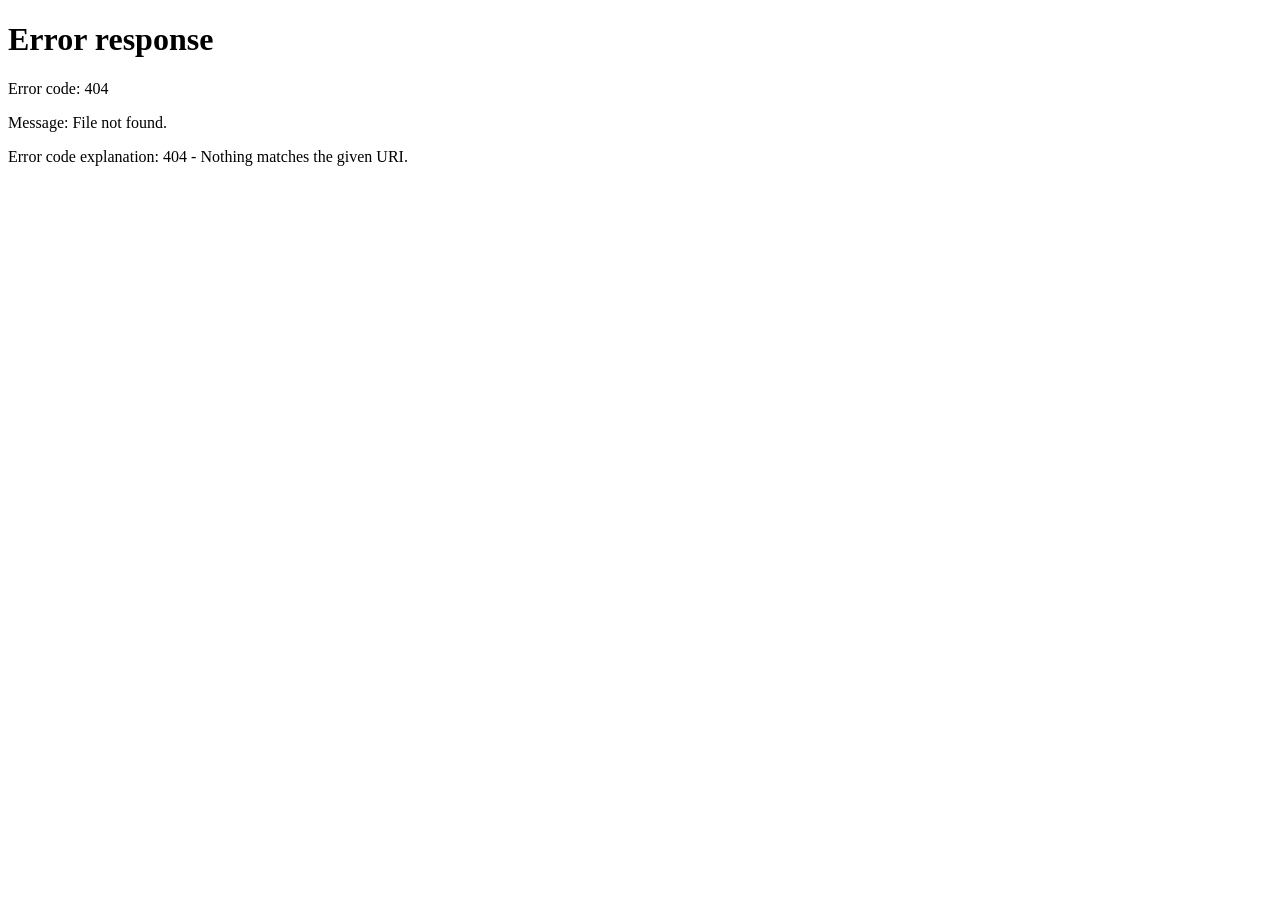
==== web/index.html @ b904835b "Update 23.25-7.12.25" ====
<!DOCTYPE html>
<html lang="pt-BR">
    <head>
        <meta charset="UTF-8">
        <meta name="viewport" content="width=device-width, initial-scale=1.0">
        <meta http-equiv="refresh" content="0; url=./pages/home.html">
        <title>ConsulTrack</title>
    </head>
    <body>
        <p>Se não redirecionar automaticamente, <a href="./pages/home.html">clique aqui</a>.</p>
    </body>
</html>
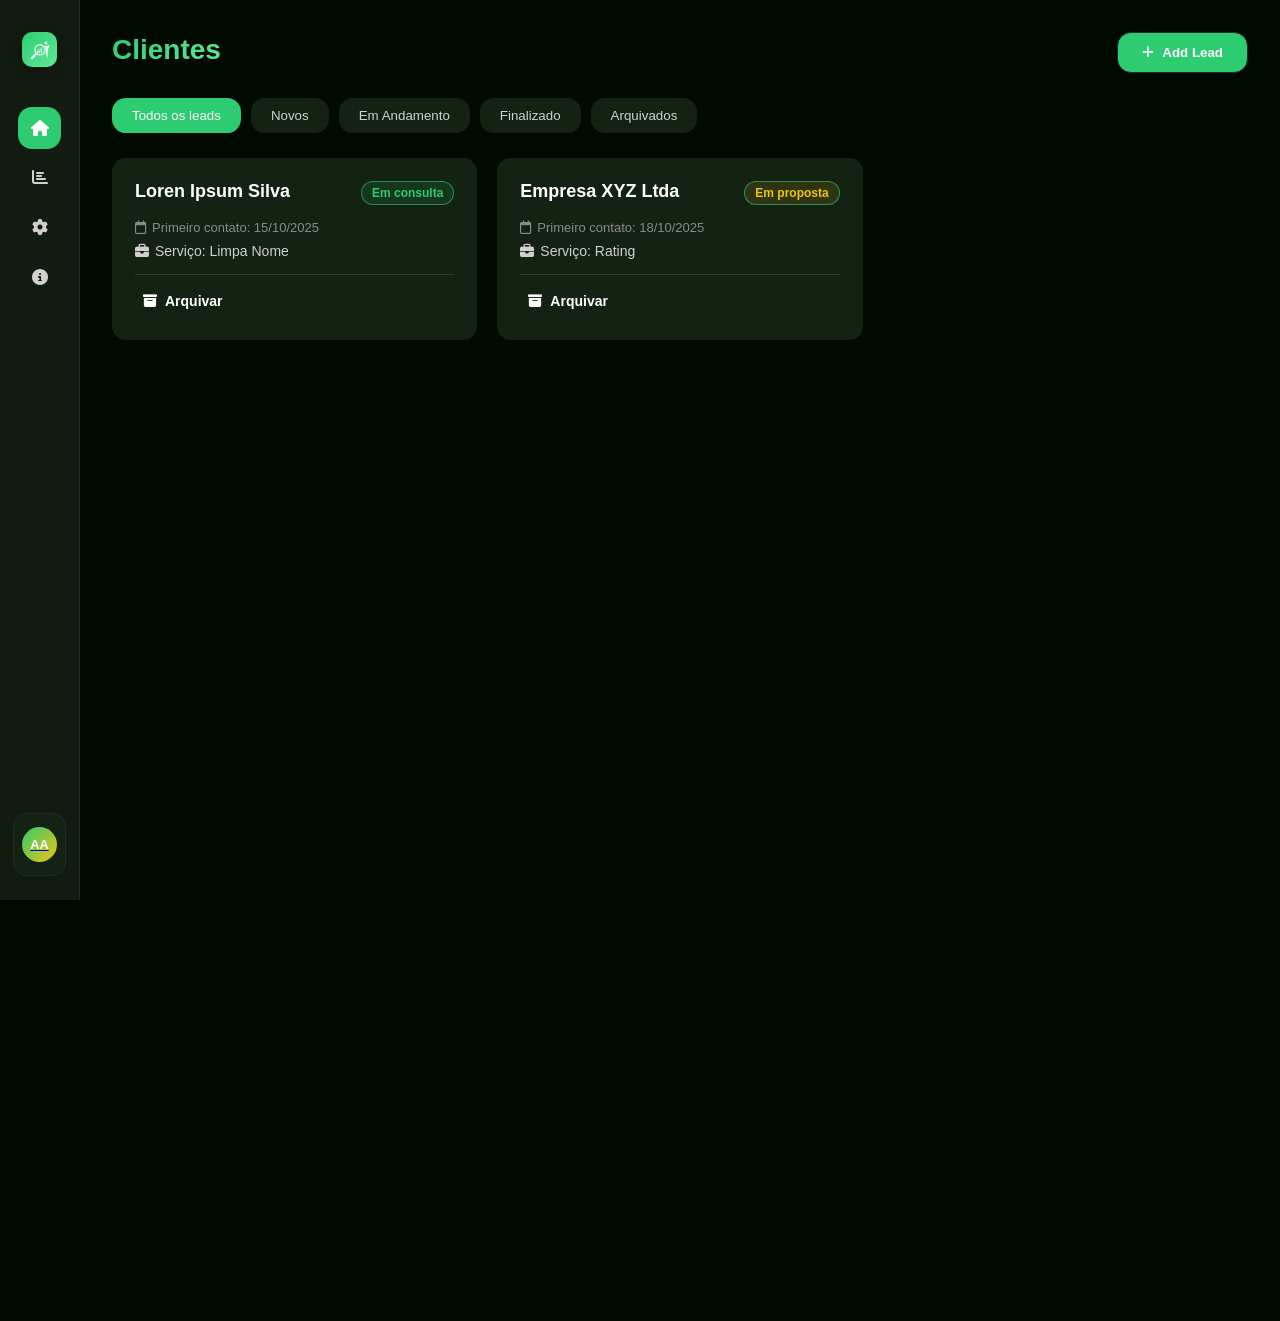
==== commit e40fbfc2: "Update 23.27-7.12.25" ====
--- a/web/index.html
+++ b/web/index.html
@@ -3,10 +3,10 @@
     <head>
         <meta charset="UTF-8">
         <meta name="viewport" content="width=device-width, initial-scale=1.0">
-        <meta http-equiv="refresh" content="0; url=./pages/home.html">
+        <meta http-equiv="refresh" content="0; url=./frontend/public/pages/home.html">
         <title>ConsulTrack</title>
     </head>
     <body>
-        <p>Se não redirecionar automaticamente, <a href="./pages/home.html">clique aqui</a>.</p>
+        <p>Se não redirecionar automaticamente, <a href="./frontend/public/pages/home.html">clique aqui</a>.</p>
     </body>
 </html>
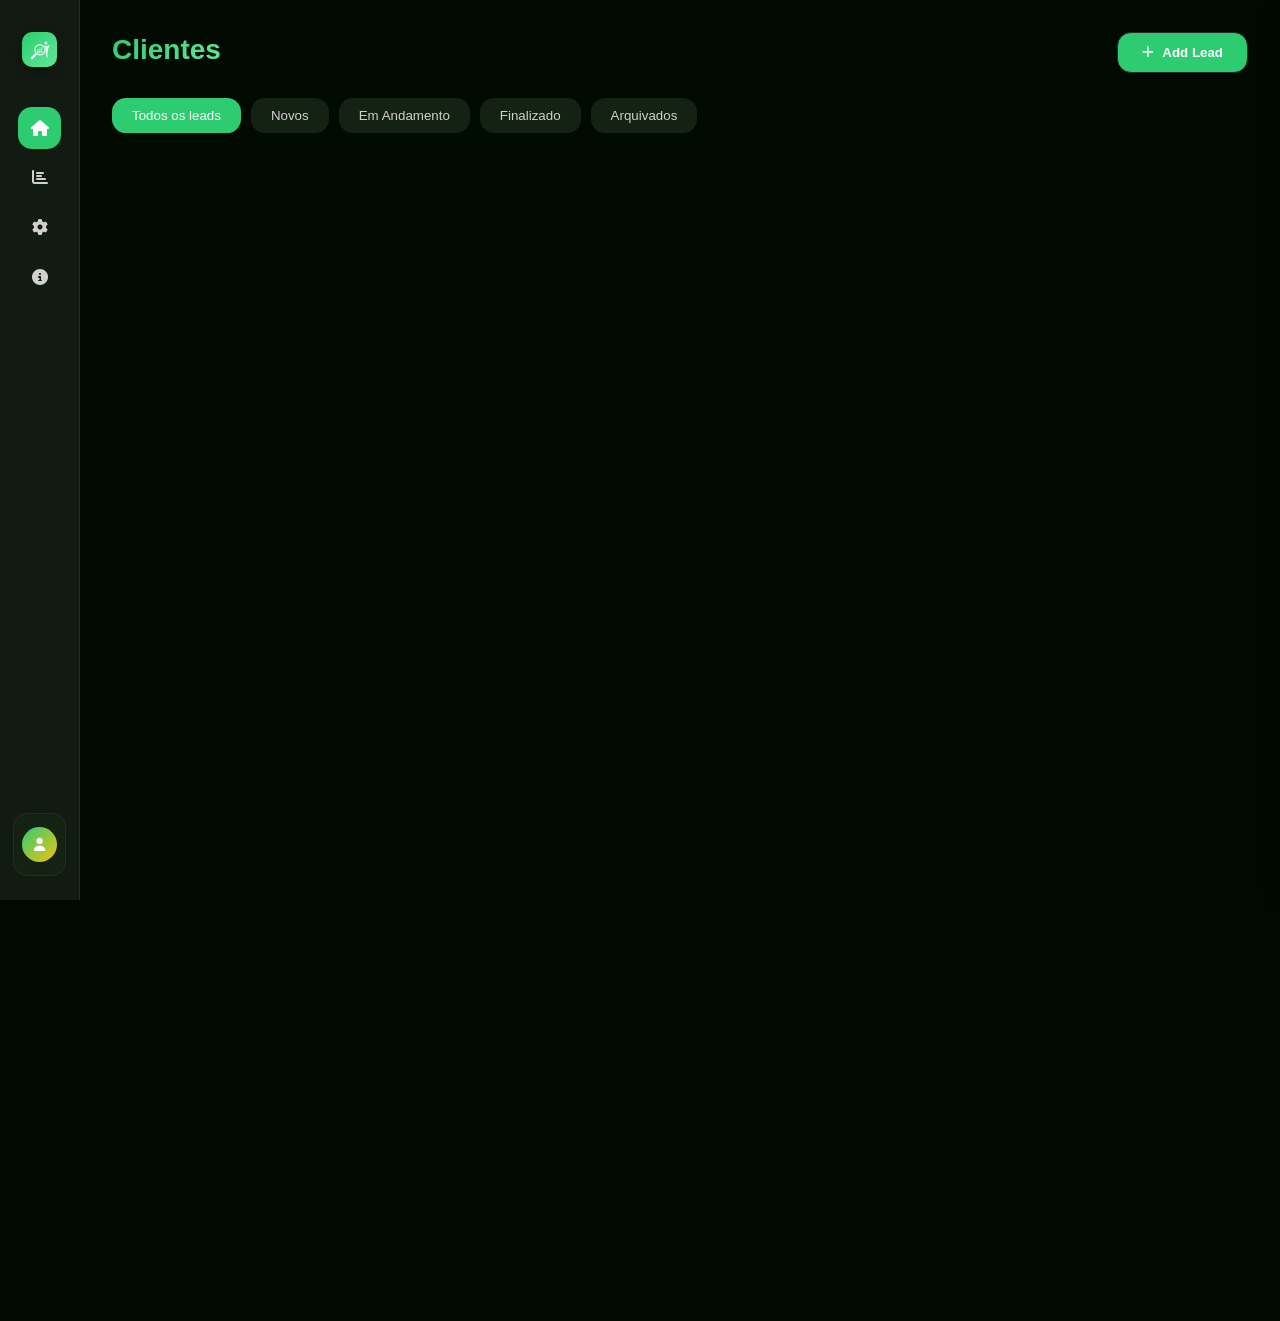
==== commit 39002d68: "Update 23.34-7.12.25" ====
--- a/web/index.html
+++ b/web/index.html
@@ -4,7 +4,8 @@
         <meta charset="UTF-8">
         <meta name="viewport" content="width=device-width, initial-scale=1.0">
         <meta http-equiv="refresh" content="0; url=./frontend/public/pages/home.html">
-        <title>ConsulTrack</title>
+        <title>ConsultaRe</title>
+        <link rel="icon" href="../assets/icon.png" type="image/x-icon">
     </head>
     <body>
         <p>Se não redirecionar automaticamente, <a href="./frontend/public/pages/home.html">clique aqui</a>.</p>
